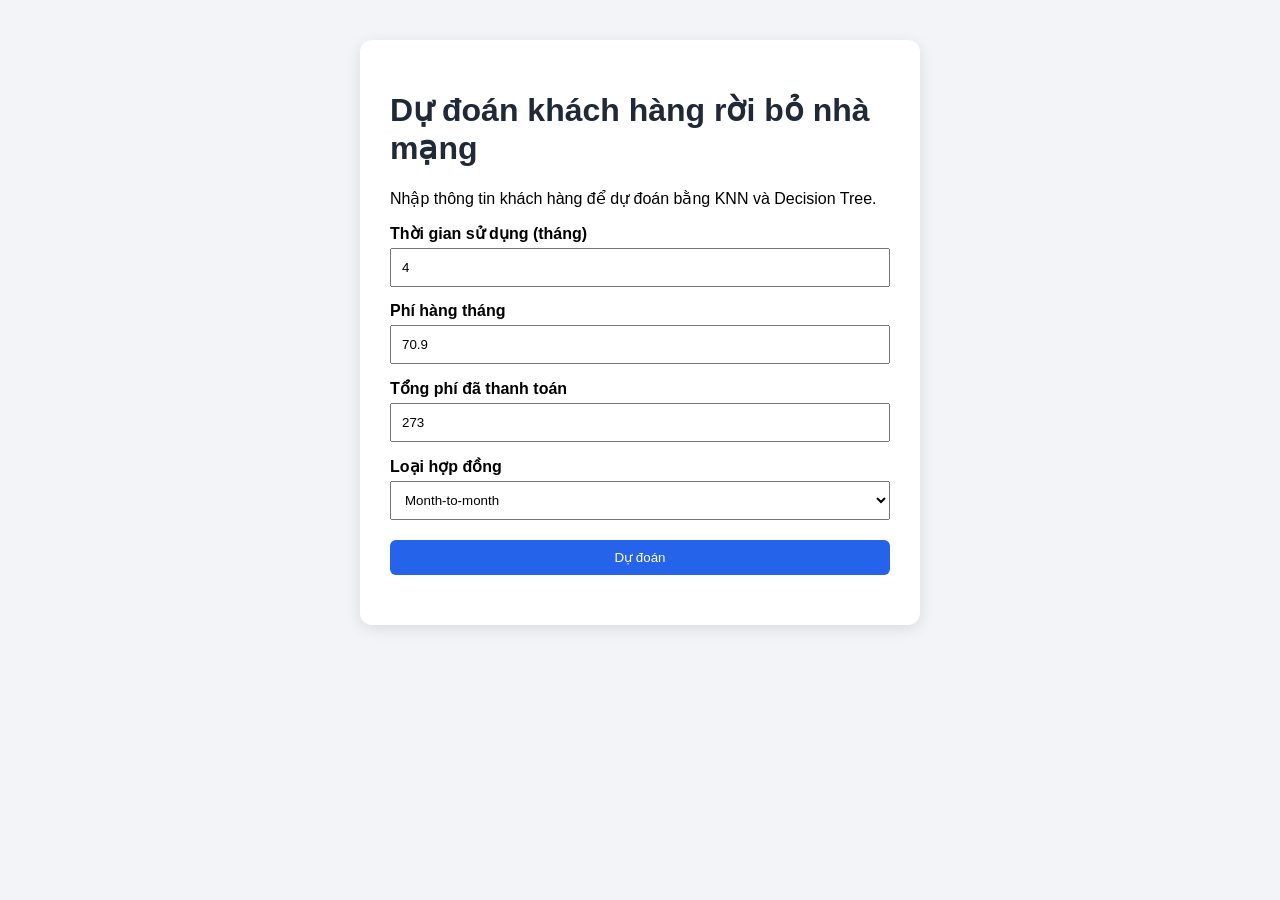
==== frontend/index.html @ 4b84f003 "Add ML notebooks and frontend" ====
<!DOCTYPE html>
<html lang="vi">
<head>
    <meta charset="UTF-8">
    <meta name="viewport" content="width=device-width, initial-scale=1.0">
    <title>Customer Churn Prediction</title>
    <link rel="stylesheet" href="style.css">
</head>
<body>
    <div class="container">
        <h1>Dự đoán khách hàng rời bỏ nhà mạng</h1>
        <p>Nhập thông tin khách hàng để dự đoán bằng KNN và Decision Tree.</p>

        <form id="predictionForm">
            <label>Thời gian sử dụng (tháng)</label>
            <input type="number" id="tenure" value="4" required>

            <label>Phí hàng tháng</label>
            <input type="number" id="monthly" value="70.9" step="0.1" required>

            <label>Tổng phí đã thanh toán</label>
            <input type="number" id="total" value="273" step="0.1" required>

            <label>Loại hợp đồng</label>
            <select id="contract">
                <option value="Month-to-month">Month-to-month</option>
                <option value="One year">One year</option>
                <option value="Two year">Two year</option>
            </select>

            <button type="submit">Dự đoán</button>
        </form>

        <div id="result"></div>
    </div>

    <script src="script.js"></script>
</body>
</html>
---- frontend/style.css ----
body {
    font-family: Arial, sans-serif;
    background: #f2f4f7;
    margin: 0;
    padding: 40px;
}

.container {
    max-width: 500px;
    margin: auto;
    background: white;
    padding: 30px;
    border-radius: 12px;
    box-shadow: 0 4px 15px rgba(0, 0, 0, 0.1);
}

h1 {
    color: #1f2937;
}

label {
    display: block;
    margin-top: 15px;
    margin-bottom: 5px;
    font-weight: bold;
}

input,
select,
button {
    width: 100%;
    padding: 10px;
    box-sizing: border-box;
}

button {
    margin-top: 20px;
    background: #2563eb;
    color: white;
    border: none;
    cursor: pointer;
    border-radius: 6px;
}

button:hover {
    background: #1d4ed8;
}

#result {
    margin-top: 20px;
    font-weight: bold;
}
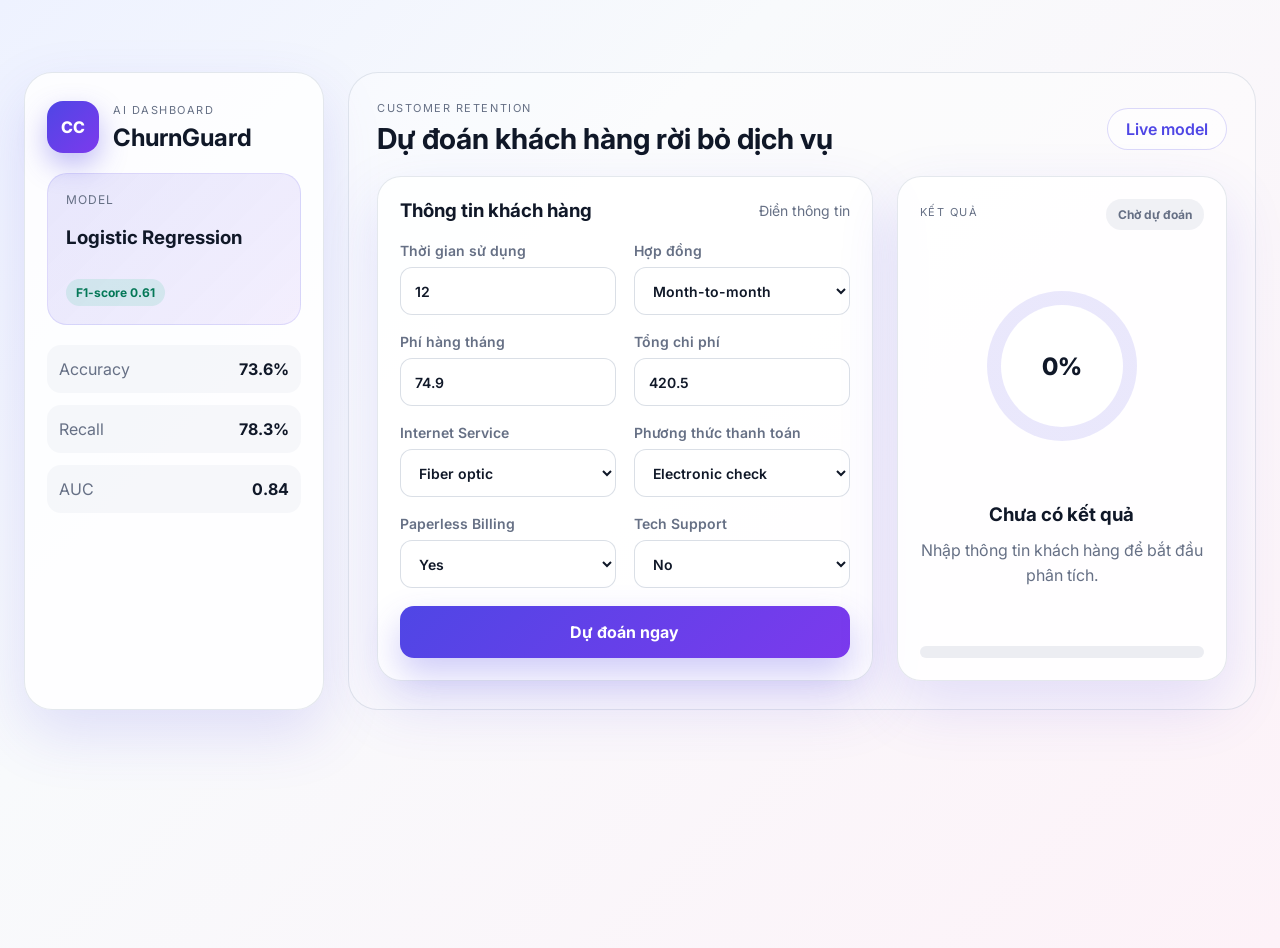
==== commit c50b2e1e: "Refactor backend into dedicated backend folder" ====
--- a/frontend/index.html
+++ b/frontend/index.html
@@ -1,39 +1,160 @@
 <!DOCTYPE html>
 <html lang="vi">
-<head>
-    <meta charset="UTF-8">
-    <meta name="viewport" content="width=device-width, initial-scale=1.0">
+  <head>
+    <meta charset="UTF-8" />
+    <meta name="viewport" content="width=device-width, initial-scale=1.0" />
     <title>Customer Churn Prediction</title>
-    <link rel="stylesheet" href="style.css">
-</head>
-<body>
-    <div class="container">
-        <h1>Dự đoán khách hàng rời bỏ nhà mạng</h1>
-        <p>Nhập thông tin khách hàng để dự đoán bằng KNN và Decision Tree.</p>
+    <link rel="preconnect" href="https://fonts.googleapis.com" />
+    <link rel="preconnect" href="https://fonts.gstatic.com" crossorigin />
+    <link href="https://fonts.googleapis.com/css2?family=Inter:wght@400;500;600;700;800&display=swap" rel="stylesheet" />
+    <link rel="stylesheet" href="style.css" />
+  </head>
+  <body>
+    <div class="page-shell">
+      <aside class="sidebar">
+        <div class="brand-wrap">
+          <div class="brand-mark">CC</div>
+          <div>
+            <p class="eyebrow">AI Dashboard</p>
+            <h2>ChurnGuard</h2>
+          </div>
+        </div>
 
-        <form id="predictionForm">
-            <label>Thời gian sử dụng (tháng)</label>
-            <input type="number" id="tenure" value="4" required>
+        <div class="info-card">
+          <p class="label">Model</p>
+          <h3>Logistic Regression</h3>
+          <span class="chip success">F1-score 0.61</span>
+        </div>
 
-            <label>Phí hàng tháng</label>
-            <input type="number" id="monthly" value="70.9" step="0.1" required>
+        <ul class="stats-list">
+          <li>
+            <span>Accuracy</span>
+            <strong>73.6%</strong>
+          </li>
+          <li>
+            <span>Recall</span>
+            <strong>78.3%</strong>
+          </li>
+          <li>
+            <span>AUC</span>
+            <strong>0.84</strong>
+          </li>
+        </ul>
+      </aside>
 
-            <label>Tổng phí đã thanh toán</label>
-            <input type="number" id="total" value="273" step="0.1" required>
+      <main class="main-panel">
+        <header class="topbar">
+          <div>
+            <p class="eyebrow">Customer Retention</p>
+            <h1>Dự đoán khách hàng rời bỏ dịch vụ</h1>
+          </div>
+          <button type="button" class="ghost-button">Live model</button>
+        </header>
 
-            <label>Loại hợp đồng</label>
-            <select id="contract">
-                <option value="Month-to-month">Month-to-month</option>
-                <option value="One year">One year</option>
-                <option value="Two year">Two year</option>
-            </select>
+        <section class="content-grid">
+          <div class="form-card">
+            <div class="section-header">
+              <h3>Thông tin khách hàng</h3>
+              <span>Điền thông tin</span>
+            </div>
 
-            <button type="submit">Dự đoán</button>
-        </form>
+            <form id="predictionForm" class="prediction-form">
+              <div class="field-row two-col">
+                <label>
+                  <span>Thời gian sử dụng</span>
+                  <input type="number" id="tenure" value="12" min="1" required />
+                </label>
+                <label>
+                  <span>Hợp đồng</span>
+                  <select id="contract">
+                    <option value="Month-to-month">Month-to-month</option>
+                    <option value="One year">One year</option>
+                    <option value="Two year">Two year</option>
+                  </select>
+                </label>
+              </div>
 
-        <div id="result"></div>
+              <div class="field-row two-col">
+                <label>
+                  <span>Phí hàng tháng</span>
+                  <input type="number" id="monthly" value="74.9" step="0.1" min="0" required />
+                </label>
+                <label>
+                  <span>Tổng chi phí</span>
+                  <input type="number" id="total" value="420.5" step="0.1" min="0" required />
+                </label>
+              </div>
+
+              <div class="field-row two-col">
+                <label>
+                  <span>Internet Service</span>
+                  <select id="internetService">
+                    <option value="Fiber optic">Fiber optic</option>
+                    <option value="DSL">DSL</option>
+                    <option value="No">No</option>
+                  </select>
+                </label>
+                <label>
+                  <span>Phương thức thanh toán</span>
+                  <select id="paymentMethod">
+                    <option value="Electronic check">Electronic check</option>
+                    <option value="Mailed check">Mailed check</option>
+                    <option value="Bank transfer (automatic)">Bank transfer (automatic)</option>
+                    <option value="Credit card (automatic)">Credit card (automatic)</option>
+                  </select>
+                </label>
+              </div>
+
+              <div class="field-row two-col">
+                <label>
+                  <span>Paperless Billing</span>
+                  <select id="paperlessBilling">
+                    <option value="Yes">Yes</option>
+                    <option value="No">No</option>
+                  </select>
+                </label>
+                <label>
+                  <span>Tech Support</span>
+                  <select id="techSupport">
+                    <option value="No">No</option>
+                    <option value="Yes">Yes</option>
+                  </select>
+                </label>
+              </div>
+
+              <button type="submit" class="primary-button">
+                <span class="button-label">Dự đoán ngay</span>
+              </button>
+            </form>
+          </div>
+
+          <div class="result-card" id="resultCard">
+            <div class="result-header">
+              <p class="eyebrow">Kết quả</p>
+              <span class="status-pill neutral" id="statusPill">Chờ dự đoán</span>
+            </div>
+
+            <div class="score-wrap">
+              <div class="score-ring" id="scoreRing">
+                <span id="riskPercent">0%</span>
+              </div>
+            </div>
+
+            <div class="result-body">
+              <h3 id="resultTitle">Chưa có kết quả</h3>
+              <p id="resultDetail">Nhập thông tin khách hàng để bắt đầu phân tích.</p>
+            </div>
+
+            <div class="risk-meter">
+              <div class="meter-bar">
+                <span id="riskFill"></span>
+              </div>
+            </div>
+          </div>
+        </section>
+      </main>
     </div>
 
     <script src="script.js"></script>
-</body>
-</html>+  </body>
+</html>
--- a/frontend/style.css
+++ b/frontend/style.css
@@ -1,52 +1,316 @@
+:root {
+  --bg: #f5f7ff;
+  --panel: rgba(255, 255, 255, 0.82);
+  --primary: #4f46e5;
+  --primary-2: #7c3aed;
+  --success: #10b981;
+  --danger: #ef4444;
+  --warning: #f59e0b;
+  --text: #101828;
+  --muted: #667085;
+  --border: rgba(148, 163, 184, 0.25);
+  --shadow: 0 24px 60px rgba(79, 70, 229, 0.15);
+}
+
+* { box-sizing: border-box; }
+
 body {
-    font-family: Arial, sans-serif;
-    background: #f2f4f7;
-    margin: 0;
-    padding: 40px;
-}
-
-.container {
-    max-width: 500px;
-    margin: auto;
-    background: white;
-    padding: 30px;
-    border-radius: 12px;
-    box-shadow: 0 4px 15px rgba(0, 0, 0, 0.1);
-}
-
-h1 {
-    color: #1f2937;
-}
+  margin: 0;
+  min-height: 100vh;
+  font-family: "Inter", sans-serif;
+  background: linear-gradient(135deg, #eef2ff 0%, #f8fafc 35%, #fdf2f8 100%);
+  color: var(--text);
+}
+
+button, input, select { font: inherit; }
+
+.page-shell {
+  max-width: 1280px;
+  margin: 48px auto;
+  padding: 24px;
+  display: grid;
+  grid-template-columns: 300px minmax(0, 1fr);
+  gap: 24px;
+}
+
+.sidebar,
+.form-card,
+.result-card {
+  background: rgba(255, 255, 255, 0.82);
+  border: 1px solid var(--border);
+  box-shadow: var(--shadow);
+}
+
+.sidebar {
+  border-radius: 28px;
+  padding: 28px 22px;
+  display: flex;
+  flex-direction: column;
+  gap: 20px;
+}
+
+.brand-wrap {
+  display: flex;
+  align-items: center;
+  gap: 14px;
+}
+
+.brand-mark {
+  width: 52px;
+  height: 52px;
+  border-radius: 16px;
+  display: grid;
+  place-items: center;
+  font-weight: 800;
+  color: white;
+  background: linear-gradient(135deg, var(--primary), var(--primary-2));
+  box-shadow: 0 12px 28px rgba(79, 70, 229, 0.35);
+}
+
+.eyebrow {
+  margin: 0 0 6px;
+  font-size: 11px;
+  letter-spacing: 0.14em;
+  text-transform: uppercase;
+  color: var(--muted);
+}
+
+.brand-wrap h2,
+.topbar h1,
+.form-card h3,
+.result-body h3 { margin: 0; }
+
+.info-card {
+  background: linear-gradient(135deg, rgba(79, 70, 229, 0.12), rgba(124, 58, 237, 0.08));
+  border: 1px solid rgba(79, 70, 229, 0.12);
+  padding: 18px;
+  border-radius: 20px;
+}
+
+.label {
+  margin: 0 0 12px;
+  color: var(--muted);
+  font-size: 12px;
+  text-transform: uppercase;
+  letter-spacing: 0.08em;
+}
+
+.chip {
+  display: inline-flex;
+  padding: 6px 10px;
+  border-radius: 999px;
+  font-size: 12px;
+  font-weight: 700;
+  margin-top: 12px;
+}
+
+.chip.success {
+  background: rgba(16, 185, 129, 0.12);
+  color: #047857;
+}
+
+.stats-list {
+  list-style: none;
+  margin: 0;
+  padding: 0;
+  display: grid;
+  gap: 12px;
+}
+
+.stats-list li {
+  display: flex;
+  align-items: center;
+  justify-content: space-between;
+  padding: 14px 12px;
+  border-radius: 14px;
+  background: rgba(148, 163, 184, 0.08);
+}
+
+.stats-list span { color: var(--muted); }
+
+.main-panel {
+  background: rgba(255, 255, 255, 0.38);
+  border: 1px solid var(--border);
+  border-radius: 30px;
+  padding: 28px;
+}
+
+.topbar {
+  display: flex;
+  align-items: center;
+  justify-content: space-between;
+  margin-bottom: 20px;
+}
+
+.topbar h1 {
+  font-size: clamp(1.8rem, 2vw, 2.5rem);
+}
+
+.ghost-button {
+  border: 1px solid rgba(79, 70, 229, 0.2);
+  background: rgba(255, 255, 255, 0.55);
+  color: var(--primary);
+  border-radius: 999px;
+  padding: 10px 18px;
+  font-weight: 600;
+}
+
+.content-grid {
+  display: grid;
+  grid-template-columns: 1.2fr 0.8fr;
+  gap: 24px;
+}
+
+.form-card,
+.result-card {
+  border-radius: 24px;
+  padding: 22px;
+}
+
+.section-header {
+  display: flex;
+  justify-content: space-between;
+  align-items: center;
+  margin-bottom: 20px;
+}
+
+.section-header span { color: var(--muted); font-size: 14px; }
+
+.prediction-form {
+  display: grid;
+  gap: 18px;
+}
+
+.field-row {
+  display: grid;
+  gap: 18px;
+}
+
+.two-col { grid-template-columns: repeat(2, minmax(0, 1fr)); }
 
 label {
-    display: block;
-    margin-top: 15px;
-    margin-bottom: 5px;
-    font-weight: bold;
-}
-
-input,
-select,
-button {
-    width: 100%;
-    padding: 10px;
-    box-sizing: border-box;
-}
-
-button {
-    margin-top: 20px;
-    background: #2563eb;
-    color: white;
-    border: none;
-    cursor: pointer;
-    border-radius: 6px;
-}
-
-button:hover {
-    background: #1d4ed8;
-}
-
-#result {
-    margin-top: 20px;
-    font-weight: bold;
+  display: grid;
+  gap: 8px;
+  color: var(--text);
+  font-size: 14px;
+  font-weight: 600;
+}
+
+label span { color: var(--muted); }
+
+input, select {
+  width: 100%;
+  border: 1px solid rgba(148, 163, 184, 0.35);
+  background: rgba(255, 255, 255, 0.88);
+  color: var(--text);
+  height: 48px;
+  padding: 0 14px;
+  border-radius: 12px;
+  outline: none;
+}
+
+input:focus, select:focus {
+  border-color: rgba(79, 70, 229, 0.7);
+  box-shadow: 0 0 0 4px rgba(79, 70, 229, 0.1);
+}
+
+.primary-button {
+  border: none;
+  background: linear-gradient(135deg, var(--primary), var(--primary-2));
+  color: white;
+  height: 52px;
+  border-radius: 14px;
+  font-weight: 700;
+  cursor: pointer;
+  box-shadow: 0 16px 35px rgba(79, 70, 229, 0.28);
+}
+
+.result-card {
+  display: flex;
+  flex-direction: column;
+  justify-content: space-between;
+  min-height: 420px;
+}
+
+.result-header {
+  display: flex;
+  justify-content: space-between;
+  align-items: center;
+  gap: 12px;
+}
+
+.status-pill {
+  padding: 8px 12px;
+  border-radius: 999px;
+  font-size: 12px;
+  font-weight: 700;
+}
+
+.status-pill.neutral { background: rgba(148, 163, 184, 0.14); color: var(--muted); }
+.status-pill.safe { background: rgba(16, 185, 129, 0.14); color: #047857; }
+.status-pill.alert { background: rgba(239, 68, 68, 0.12); color: #b91c1c; }
+
+.score-wrap { display: flex; justify-content: center; margin: 18px 0; }
+
+.score-ring {
+  width: 150px;
+  height: 150px;
+  border-radius: 50%;
+  display: grid;
+  place-items: center;
+  background: conic-gradient(var(--primary) 0deg, rgba(79, 70, 229, 0.12) 0deg);
+  position: relative;
+}
+
+.score-ring::before {
+  content: "";
+  position: absolute;
+  inset: 14px;
+  background: white;
+  border-radius: 50%;
+}
+
+.score-ring span {
+  position: relative;
+  z-index: 1;
+  font-size: 1.5rem;
+  font-weight: 800;
+}
+
+.result-body { text-align: center; }
+
+.result-body p {
+  margin: 12px 0 0;
+  color: var(--muted);
+  line-height: 1.6;
+}
+
+.risk-meter { margin-top: 14px; }
+
+.meter-bar {
+  width: 100%;
+  height: 12px;
+  border-radius: 999px;
+  background: rgba(148, 163, 184, 0.18);
+  overflow: hidden;
+}
+
+.meter-bar span {
+  display: block;
+  width: 0%;
+  height: 100%;
+  background: linear-gradient(90deg, var(--success), var(--warning), var(--danger));
+  border-radius: inherit;
+  transition: width 0.35s ease;
+}
+
+@media (max-width: 960px) {
+  .page-shell { grid-template-columns: 1fr; }
+  .content-grid { grid-template-columns: 1fr; }
+}
+
+@media (max-width: 620px) {
+  .page-shell { margin: 20px auto; padding: 16px; }
+  .two-col { grid-template-columns: 1fr; }
+  .topbar { flex-direction: column; align-items: flex-start; }
 }
